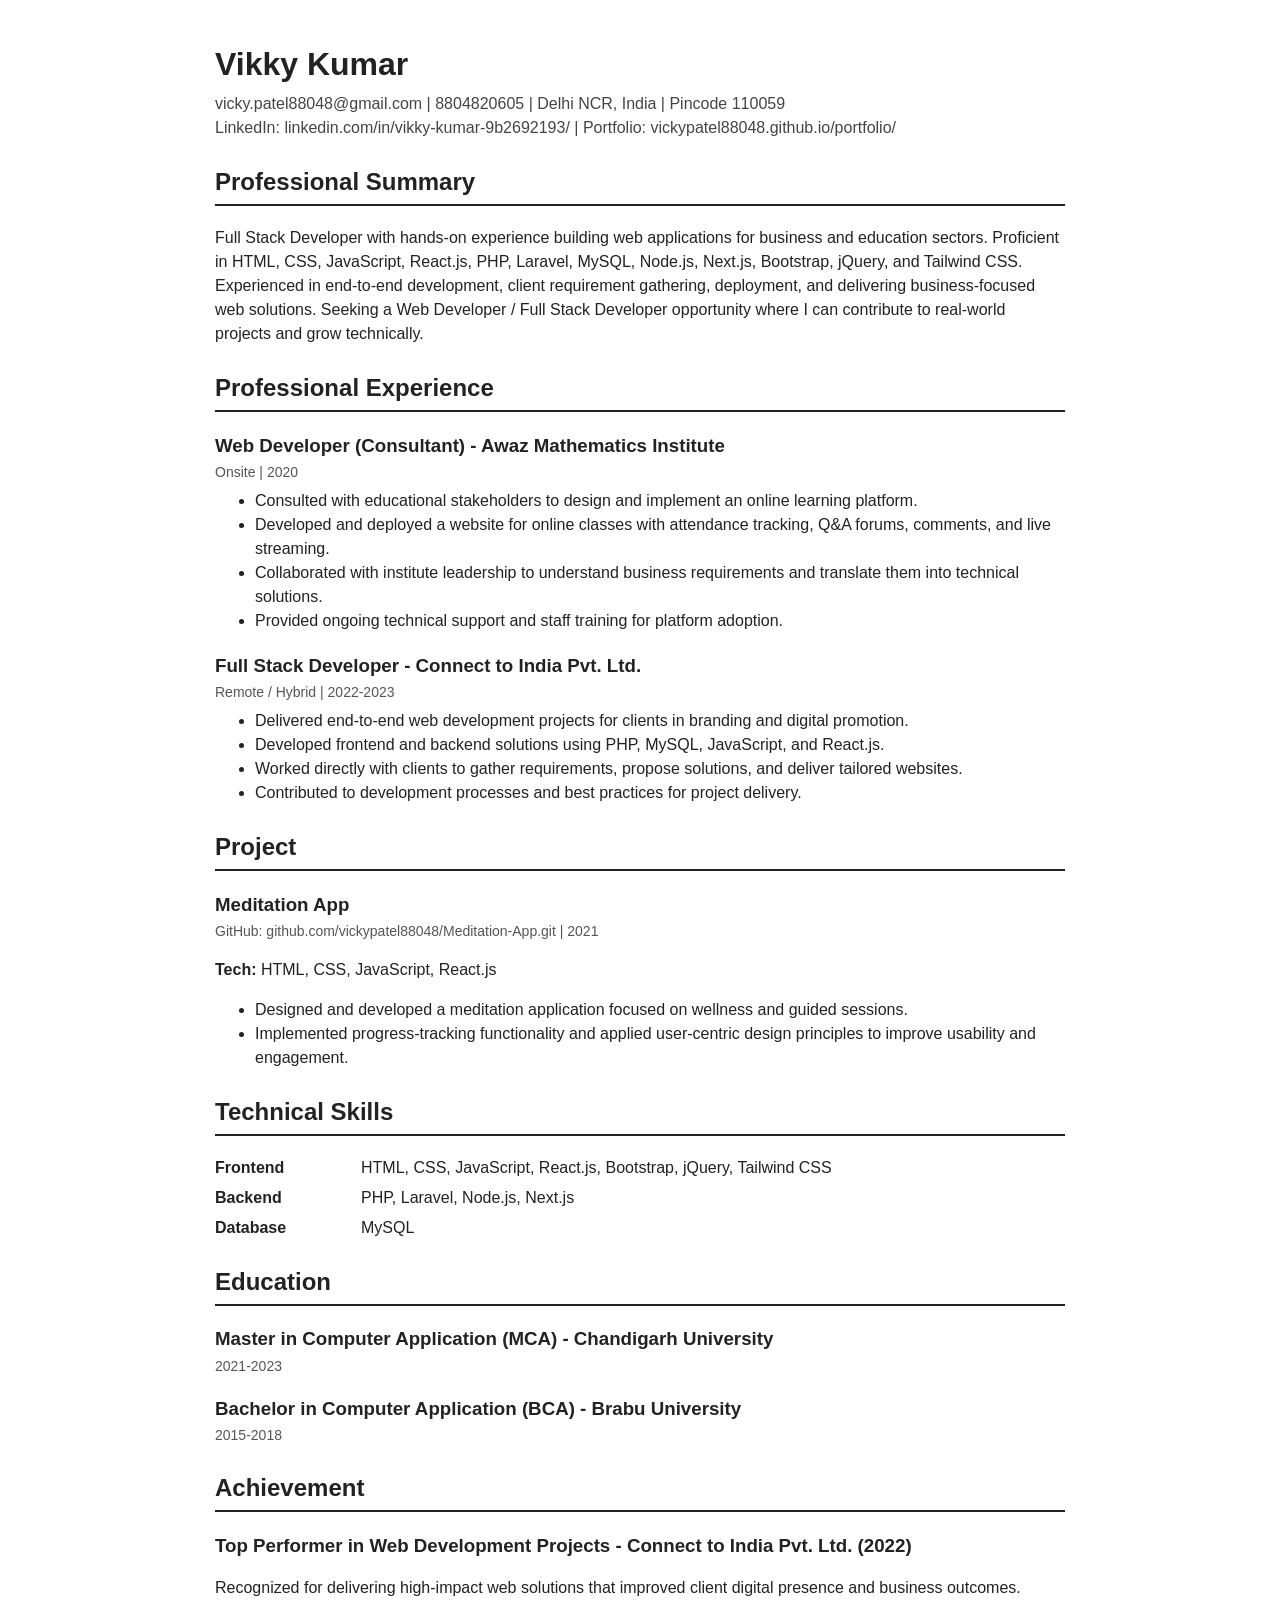
==== resume.html @ e7b57291 "Add updated professional resume" ====
<!DOCTYPE html>
<html lang="en">
<head>
<meta charset="UTF-8">
<meta name="viewport" content="width=device-width, initial-scale=1.0">
<title>Vikky Kumar - Resume</title>
<style>
body{font-family:Arial,Helvetica,sans-serif;max-width:850px;margin:40px auto;padding:0 24px;color:#222;line-height:1.5}h1{margin-bottom:4px}h2{border-bottom:2px solid #222;padding-bottom:4px;margin-top:24px}h3{margin-bottom:2px}.contact{color:#444}.job{margin-bottom:18px}.muted{color:#555;font-size:14px}ul{margin-top:6px}.skills{display:grid;grid-template-columns:140px 1fr;gap:6px}a{color:#333}@media(max-width:600px){body{margin:20px auto}.skills{grid-template-columns:1fr}}
</style>
</head>
<body>
<h1>Vikky Kumar</h1>
<div class="contact">vicky.patel88048@gmail.com | 8804820605 | Delhi NCR, India | Pincode 110059</div>
<div class="contact">LinkedIn: linkedin.com/in/vikky-kumar-9b2692193/ | Portfolio: vickypatel88048.github.io/portfolio/</div>

<h2>Professional Summary</h2>
<p>Full Stack Developer with hands-on experience building web applications for business and education sectors. Proficient in HTML, CSS, JavaScript, React.js, PHP, Laravel, MySQL, Node.js, Next.js, Bootstrap, jQuery, and Tailwind CSS. Experienced in end-to-end development, client requirement gathering, deployment, and delivering business-focused web solutions. Seeking a Web Developer / Full Stack Developer opportunity where I can contribute to real-world projects and grow technically.</p>

<h2>Professional Experience</h2>
<div class="job"><h3>Web Developer (Consultant) - Awaz Mathematics Institute</h3><div class="muted">Onsite | 2020</div><ul><li>Consulted with educational stakeholders to design and implement an online learning platform.</li><li>Developed and deployed a website for online classes with attendance tracking, Q&amp;A forums, comments, and live streaming.</li><li>Collaborated with institute leadership to understand business requirements and translate them into technical solutions.</li><li>Provided ongoing technical support and staff training for platform adoption.</li></ul></div>
<div class="job"><h3>Full Stack Developer - Connect to India Pvt. Ltd.</h3><div class="muted">Remote / Hybrid | 2022-2023</div><ul><li>Delivered end-to-end web development projects for clients in branding and digital promotion.</li><li>Developed frontend and backend solutions using PHP, MySQL, JavaScript, and React.js.</li><li>Worked directly with clients to gather requirements, propose solutions, and deliver tailored websites.</li><li>Contributed to development processes and best practices for project delivery.</li></ul></div>

<h2>Project</h2>
<h3>Meditation App</h3>
<div class="muted">GitHub: github.com/vickypatel88048/Meditation-App.git | 2021</div>
<p><strong>Tech:</strong> HTML, CSS, JavaScript, React.js</p>
<ul><li>Designed and developed a meditation application focused on wellness and guided sessions.</li><li>Implemented progress-tracking functionality and applied user-centric design principles to improve usability and engagement.</li></ul>

<h2>Technical Skills</h2>
<div class="skills"><strong>Frontend</strong><span>HTML, CSS, JavaScript, React.js, Bootstrap, jQuery, Tailwind CSS</span><strong>Backend</strong><span>PHP, Laravel, Node.js, Next.js</span><strong>Database</strong><span>MySQL</span></div>

<h2>Education</h2>
<h3>Master in Computer Application (MCA) - Chandigarh University</h3><div class="muted">2021-2023</div>
<h3>Bachelor in Computer Application (BCA) - Brabu University</h3><div class="muted">2015-2018</div>

<h2>Achievement</h2>
<h3>Top Performer in Web Development Projects - Connect to India Pvt. Ltd. (2022)</h3>
<p>Recognized for delivering high-impact web solutions that improved client digital presence and business outcomes.</p>
</body>
</html>
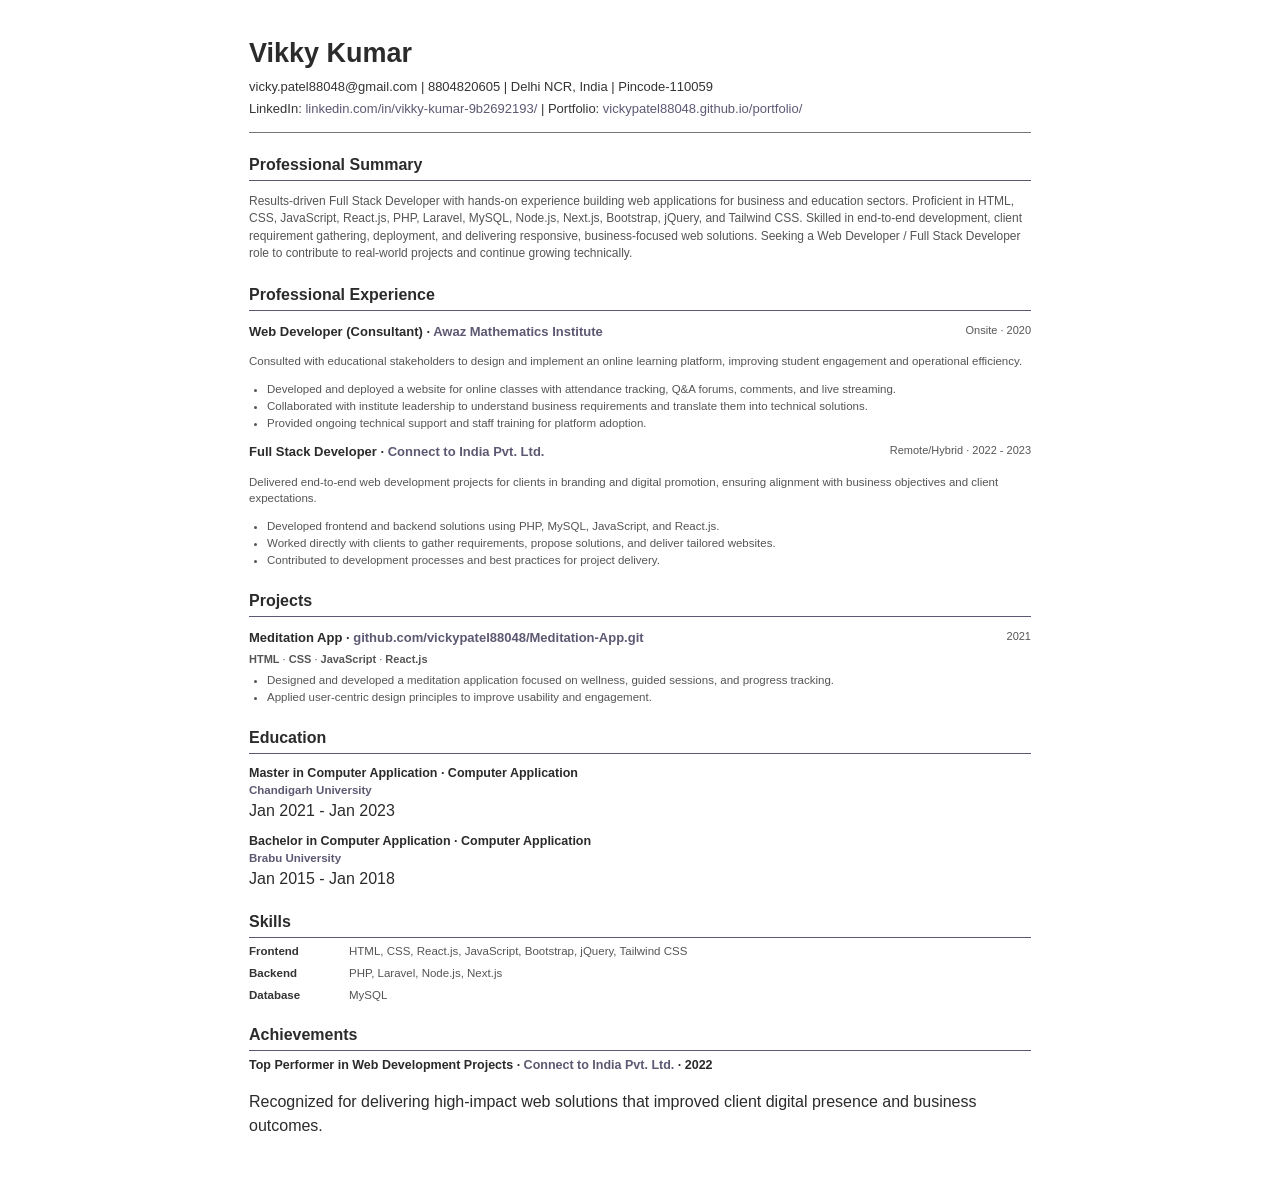
==== commit 2744fd4c: "Update resume HTML with latest professional resume content" ====
--- a/resume.html
+++ b/resume.html
@@ -3,38 +3,46 @@
 <head>
 <meta charset="UTF-8">
 <meta name="viewport" content="width=device-width, initial-scale=1.0">
-<title>Vikky Kumar - Resume</title>
+<title>Vikky Kumar - Full Stack Developer Resume</title>
 <style>
-body{font-family:Arial,Helvetica,sans-serif;max-width:850px;margin:40px auto;padding:0 24px;color:#222;line-height:1.5}h1{margin-bottom:4px}h2{border-bottom:2px solid #222;padding-bottom:4px;margin-top:24px}h3{margin-bottom:2px}.contact{color:#444}.job{margin-bottom:18px}.muted{color:#555;font-size:14px}ul{margin-top:6px}.skills{display:grid;grid-template-columns:140px 1fr;gap:6px}a{color:#333}@media(max-width:600px){body{margin:20px auto}.skills{grid-template-columns:1fr}}
+*{box-sizing:border-box}body{font-family:Arial,Helvetica,sans-serif;max-width:850px;margin:0 auto;padding:34px 34px;color:#2b2b2b;line-height:1.45}.header{border-bottom:1px solid #777;padding-bottom:10px}h1{margin:0 0 5px;font-size:27px}.contact{font-size:13px;margin:3px 0;color:#333}.contact a{color:#5e5873;text-decoration:none}.section{margin-top:20px}.section-title{font-size:16px;font-weight:700;margin:0 0 5px;padding-bottom:4px;border-bottom:1px solid #5e5873}.summary{font-size:12px;color:#555}.job{margin:12px 0}.job-head{display:flex;justify-content:space-between;gap:15px;align-items:flex-start}.job-title{font-weight:700;font-size:13px}.date{font-size:11px;color:#555;white-space:nowrap}.company{color:#5e5873}.job p,.job li,.project p,.project li,.education div,.achievement p{font-size:11.5px;color:#555}.job ul,.project ul{margin:5px 0 0;padding-left:18px}.project{margin:12px 0}.tech{font-size:11px;color:#555;margin:4px 0}.skills{display:grid;grid-template-columns:95px 1fr;gap:5px;font-size:11.5px;color:#555}.skill-label{font-weight:700;color:#333}.education-item{margin:10px 0}.degree{font-size:12.5px;font-weight:700}.university{font-size:11.5px;color:#5e5873;font-weight:700}.achievement-title{font-size:12.5px;font-weight:700}@media(max-width:600px){body{padding:20px}.job-head{display:block}.date{margin-top:2px}.skills{grid-template-columns:1fr;gap:1px}}
 </style>
 </head>
 <body>
+<div class="header">
 <h1>Vikky Kumar</h1>
-<div class="contact">vicky.patel88048@gmail.com | 8804820605 | Delhi NCR, India | Pincode 110059</div>
-<div class="contact">LinkedIn: linkedin.com/in/vikky-kumar-9b2692193/ | Portfolio: vickypatel88048.github.io/portfolio/</div>
+<div class="contact">vicky.patel88048@gmail.com | 8804820605 | Delhi NCR, India | Pincode-110059</div>
+<div class="contact">LinkedIn: <a href="https://www.linkedin.com/in/vikky-kumar-9b2692193/" target="_blank">linkedin.com/in/vikky-kumar-9b2692193/</a> | Portfolio: <a href="https://vickypatel88048.github.io/portfolio/" target="_blank">vickypatel88048.github.io/portfolio/</a></div>
+</div>
 
-<h2>Professional Summary</h2>
-<p>Full Stack Developer with hands-on experience building web applications for business and education sectors. Proficient in HTML, CSS, JavaScript, React.js, PHP, Laravel, MySQL, Node.js, Next.js, Bootstrap, jQuery, and Tailwind CSS. Experienced in end-to-end development, client requirement gathering, deployment, and delivering business-focused web solutions. Seeking a Web Developer / Full Stack Developer opportunity where I can contribute to real-world projects and grow technically.</p>
+<div class="section"><h2 class="section-title">Professional Summary</h2>
+<p class="summary">Results-driven Full Stack Developer with hands-on experience building web applications for business and education sectors. Proficient in HTML, CSS, JavaScript, React.js, PHP, Laravel, MySQL, Node.js, Next.js, Bootstrap, jQuery, and Tailwind CSS. Skilled in end-to-end development, client requirement gathering, deployment, and delivering responsive, business-focused web solutions. Seeking a Web Developer / Full Stack Developer role to contribute to real-world projects and continue growing technically.</p>
+</div>
 
-<h2>Professional Experience</h2>
-<div class="job"><h3>Web Developer (Consultant) - Awaz Mathematics Institute</h3><div class="muted">Onsite | 2020</div><ul><li>Consulted with educational stakeholders to design and implement an online learning platform.</li><li>Developed and deployed a website for online classes with attendance tracking, Q&amp;A forums, comments, and live streaming.</li><li>Collaborated with institute leadership to understand business requirements and translate them into technical solutions.</li><li>Provided ongoing technical support and staff training for platform adoption.</li></ul></div>
-<div class="job"><h3>Full Stack Developer - Connect to India Pvt. Ltd.</h3><div class="muted">Remote / Hybrid | 2022-2023</div><ul><li>Delivered end-to-end web development projects for clients in branding and digital promotion.</li><li>Developed frontend and backend solutions using PHP, MySQL, JavaScript, and React.js.</li><li>Worked directly with clients to gather requirements, propose solutions, and deliver tailored websites.</li><li>Contributed to development processes and best practices for project delivery.</li></ul></div>
+<div class="section"><h2 class="section-title">Professional Experience</h2>
+<div class="job"><div class="job-head"><div class="job-title">Web Developer (Consultant) · <span class="company">Awaz Mathematics Institute</span></div><div class="date">Onsite · 2020</div></div>
+<p>Consulted with educational stakeholders to design and implement an online learning platform, improving student engagement and operational efficiency.</p><ul><li>Developed and deployed a website for online classes with attendance tracking, Q&amp;A forums, comments, and live streaming.</li><li>Collaborated with institute leadership to understand business requirements and translate them into technical solutions.</li><li>Provided ongoing technical support and staff training for platform adoption.</li></ul></div>
 
-<h2>Project</h2>
-<h3>Meditation App</h3>
-<div class="muted">GitHub: github.com/vickypatel88048/Meditation-App.git | 2021</div>
-<p><strong>Tech:</strong> HTML, CSS, JavaScript, React.js</p>
-<ul><li>Designed and developed a meditation application focused on wellness and guided sessions.</li><li>Implemented progress-tracking functionality and applied user-centric design principles to improve usability and engagement.</li></ul>
+<div class="job"><div class="job-head"><div class="job-title">Full Stack Developer · <span class="company">Connect to India Pvt. Ltd.</span></div><div class="date">Remote/Hybrid · 2022 - 2023</div></div>
+<p>Delivered end-to-end web development projects for clients in branding and digital promotion, ensuring alignment with business objectives and client expectations.</p><ul><li>Developed frontend and backend solutions using PHP, MySQL, JavaScript, and React.js.</li><li>Worked directly with clients to gather requirements, propose solutions, and deliver tailored websites.</li><li>Contributed to development processes and best practices for project delivery.</li></ul></div>
+</div>
 
-<h2>Technical Skills</h2>
-<div class="skills"><strong>Frontend</strong><span>HTML, CSS, JavaScript, React.js, Bootstrap, jQuery, Tailwind CSS</span><strong>Backend</strong><span>PHP, Laravel, Node.js, Next.js</span><strong>Database</strong><span>MySQL</span></div>
+<div class="section"><h2 class="section-title">Projects</h2>
+<div class="project"><div class="job-head"><div class="job-title">Meditation App · <span class="company">github.com/vickypatel88048/Meditation-App.git</span></div><div class="date">2021</div></div><div class="tech"><strong>HTML</strong> · <strong>CSS</strong> · <strong>JavaScript</strong> · <strong>React.js</strong></div><ul><li>Designed and developed a meditation application focused on wellness, guided sessions, and progress tracking.</li><li>Applied user-centric design principles to improve usability and engagement.</li></ul></div>
+</div>
 
-<h2>Education</h2>
-<h3>Master in Computer Application (MCA) - Chandigarh University</h3><div class="muted">2021-2023</div>
-<h3>Bachelor in Computer Application (BCA) - Brabu University</h3><div class="muted">2015-2018</div>
+<div class="section"><h2 class="section-title">Education</h2>
+<div class="education-item"><div class="degree">Master in Computer Application · Computer Application</div><div class="university">Chandigarh University</div><div>Jan 2021 - Jan 2023</div></div>
+<div class="education-item"><div class="degree">Bachelor in Computer Application · Computer Application</div><div class="university">Brabu University</div><div>Jan 2015 - Jan 2018</div></div>
+</div>
 
-<h2>Achievement</h2>
-<h3>Top Performer in Web Development Projects - Connect to India Pvt. Ltd. (2022)</h3>
+<div class="section"><h2 class="section-title">Skills</h2>
+<div class="skills"><div class="skill-label">Frontend</div><div>HTML, CSS, React.js, JavaScript, Bootstrap, jQuery, Tailwind CSS</div><div class="skill-label">Backend</div><div>PHP, Laravel, Node.js, Next.js</div><div class="skill-label">Database</div><div>MySQL</div></div>
+</div>
+
+<div class="section"><h2 class="section-title">Achievements</h2>
+<div class="achievement-title">Top Performer in Web Development Projects · <span class="company">Connect to India Pvt. Ltd.</span> · 2022</div>
 <p>Recognized for delivering high-impact web solutions that improved client digital presence and business outcomes.</p>
+</div>
 </body>
 </html>
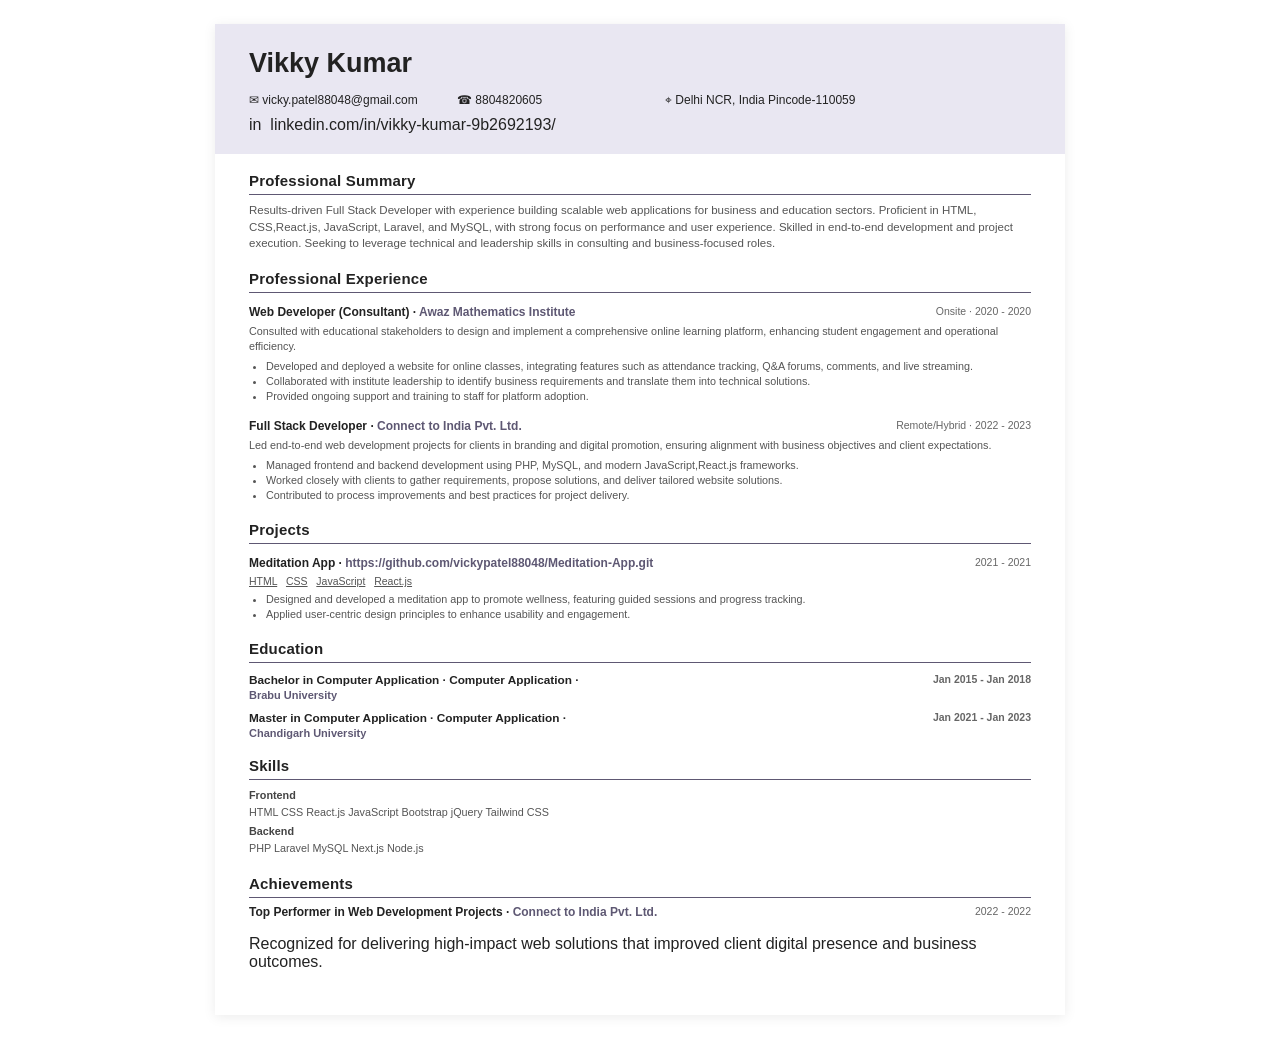
==== commit 0d5404bc: "Update resume HTML to exactly match uploaded resume" ====
--- a/resume.html
+++ b/resume.html
@@ -3,46 +3,54 @@
 <head>
 <meta charset="UTF-8">
 <meta name="viewport" content="width=device-width, initial-scale=1.0">
-<title>Vikky Kumar - Full Stack Developer Resume</title>
+<title>Vikky Kumar - Resume</title>
 <style>
-*{box-sizing:border-box}body{font-family:Arial,Helvetica,sans-serif;max-width:850px;margin:0 auto;padding:34px 34px;color:#2b2b2b;line-height:1.45}.header{border-bottom:1px solid #777;padding-bottom:10px}h1{margin:0 0 5px;font-size:27px}.contact{font-size:13px;margin:3px 0;color:#333}.contact a{color:#5e5873;text-decoration:none}.section{margin-top:20px}.section-title{font-size:16px;font-weight:700;margin:0 0 5px;padding-bottom:4px;border-bottom:1px solid #5e5873}.summary{font-size:12px;color:#555}.job{margin:12px 0}.job-head{display:flex;justify-content:space-between;gap:15px;align-items:flex-start}.job-title{font-weight:700;font-size:13px}.date{font-size:11px;color:#555;white-space:nowrap}.company{color:#5e5873}.job p,.job li,.project p,.project li,.education div,.achievement p{font-size:11.5px;color:#555}.job ul,.project ul{margin:5px 0 0;padding-left:18px}.project{margin:12px 0}.tech{font-size:11px;color:#555;margin:4px 0}.skills{display:grid;grid-template-columns:95px 1fr;gap:5px;font-size:11.5px;color:#555}.skill-label{font-weight:700;color:#333}.education-item{margin:10px 0}.degree{font-size:12.5px;font-weight:700}.university{font-size:11.5px;color:#5e5873;font-weight:700}.achievement-title{font-size:12.5px;font-weight:700}@media(max-width:600px){body{padding:20px}.job-head{display:block}.date{margin-top:2px}.skills{grid-template-columns:1fr;gap:1px}}
+*{box-sizing:border-box}body{margin:0;background:#fff;font-family:Arial,Helvetica,sans-serif;color:#222}.resume{max-width:850px;margin:24px auto;background:#fff;box-shadow:0 2px 12px rgba(0,0,0,.08)}.header{background:#e9e7f2;padding:24px 34px 20px}.header h1{margin:0 0 12px;font-size:27px;font-weight:700}.contact-row{display:flex;gap:28px;flex-wrap:wrap;font-size:12px;line-height:1.5}.contact-row div{min-width:180px}.linkedin{margin-top:7px}.linkedin a,.link{color:#222;text-decoration:none}.content{padding:0 34px 28px}.section{margin-top:18px}.section-title{font-size:15px;font-weight:700;margin:0 0 7px;padding-bottom:5px;border-bottom:1px solid #5e5873;letter-spacing:.2px}.summary{font-size:11.5px;line-height:1.45;color:#555;margin:0}.job{margin:12px 0 16px}.job-head,.project-head,.achievement-head{display:flex;justify-content:space-between;gap:18px;align-items:flex-start}.job-title,.project-title,.achievement-title{font-size:12px;font-weight:700}.company{color:#5e5873}.date{font-size:10.5px;color:#666;white-space:nowrap}.job p,.job li,.project li,.achievement p{font-size:10.8px;line-height:1.38;color:#555}.job p{margin:5px 0}.job ul,.project ul{margin:4px 0 0;padding-left:17px}.project{margin:12px 0}.tech{font-size:10.5px;color:#555;margin:5px 0}.education-item{margin:10px 0}.degree{font-size:11.8px;font-weight:700}.university{font-size:11px;color:#5e5873;font-weight:700;margin-top:2px}.education-date{font-size:10.5px;color:#666;float:right}.skills{font-size:10.8px;color:#555;line-height:1.55}.skill-label{font-weight:700;color:#444;margin-top:3px}.achievement p{margin:5px 0}.section:last-child{margin-bottom:4px}@media(max-width:650px){.resume{margin:0;box-shadow:none}.header,.content{padding-left:20px;padding-right:20px}.contact-row{gap:8px}.job-head,.project-head,.achievement-head{display:block}.date{margin-top:2px}.education-date{float:none;display:block}}
 </style>
 </head>
 <body>
+<div class="resume">
 <div class="header">
 <h1>Vikky Kumar</h1>
-<div class="contact">vicky.patel88048@gmail.com | 8804820605 | Delhi NCR, India | Pincode-110059</div>
-<div class="contact">LinkedIn: <a href="https://www.linkedin.com/in/vikky-kumar-9b2692193/" target="_blank">linkedin.com/in/vikky-kumar-9b2692193/</a> | Portfolio: <a href="https://vickypatel88048.github.io/portfolio/" target="_blank">vickypatel88048.github.io/portfolio/</a></div>
+<div class="contact-row">
+<div>✉ vicky.patel88048@gmail.com</div><div>☎ 8804820605</div><div>⌖ Delhi NCR, India Pincode-110059</div>
 </div>
+<div class="linkedin">in&nbsp; <a href="https://www.linkedin.com/in/vikky-kumar-9b2692193/" target="_blank">linkedin.com/in/vikky-kumar-9b2692193/</a></div>
+</div>
+<div class="content">
 
 <div class="section"><h2 class="section-title">Professional Summary</h2>
-<p class="summary">Results-driven Full Stack Developer with hands-on experience building web applications for business and education sectors. Proficient in HTML, CSS, JavaScript, React.js, PHP, Laravel, MySQL, Node.js, Next.js, Bootstrap, jQuery, and Tailwind CSS. Skilled in end-to-end development, client requirement gathering, deployment, and delivering responsive, business-focused web solutions. Seeking a Web Developer / Full Stack Developer role to contribute to real-world projects and continue growing technically.</p>
-</div>
+<p class="summary">Results-driven Full Stack Developer with experience building scalable web applications for business and education sectors. Proficient in HTML, CSS,React.js, JavaScript, Laravel, and MySQL, with strong focus on performance and user experience. Skilled in end-to-end development and project execution. Seeking to leverage technical and leadership skills in consulting and business-focused roles.</p></div>
 
 <div class="section"><h2 class="section-title">Professional Experience</h2>
-<div class="job"><div class="job-head"><div class="job-title">Web Developer (Consultant) · <span class="company">Awaz Mathematics Institute</span></div><div class="date">Onsite · 2020</div></div>
-<p>Consulted with educational stakeholders to design and implement an online learning platform, improving student engagement and operational efficiency.</p><ul><li>Developed and deployed a website for online classes with attendance tracking, Q&amp;A forums, comments, and live streaming.</li><li>Collaborated with institute leadership to understand business requirements and translate them into technical solutions.</li><li>Provided ongoing technical support and staff training for platform adoption.</li></ul></div>
+<div class="job"><div class="job-head"><div class="job-title">Web Developer (Consultant) · <span class="company">Awaz Mathematics Institute</span></div><div class="date">Onsite · 2020 - 2020</div></div>
+<p>Consulted with educational stakeholders to design and implement a comprehensive online learning platform, enhancing student engagement and operational efficiency.</p>
+<ul><li>Developed and deployed a website for online classes, integrating features such as attendance tracking, Q&amp;A forums, comments, and live streaming.</li><li>Collaborated with institute leadership to identify business requirements and translate them into technical solutions.</li><li>Provided ongoing support and training to staff for platform adoption.</li></ul></div>
 
 <div class="job"><div class="job-head"><div class="job-title">Full Stack Developer · <span class="company">Connect to India Pvt. Ltd.</span></div><div class="date">Remote/Hybrid · 2022 - 2023</div></div>
-<p>Delivered end-to-end web development projects for clients in branding and digital promotion, ensuring alignment with business objectives and client expectations.</p><ul><li>Developed frontend and backend solutions using PHP, MySQL, JavaScript, and React.js.</li><li>Worked directly with clients to gather requirements, propose solutions, and deliver tailored websites.</li><li>Contributed to development processes and best practices for project delivery.</li></ul></div>
+<p>Led end-to-end web development projects for clients in branding and digital promotion, ensuring alignment with business objectives and client expectations.</p>
+<ul><li>Managed frontend and backend development using PHP, MySQL, and modern JavaScript,React.js frameworks.</li><li>Worked closely with clients to gather requirements, propose solutions, and deliver tailored website solutions.</li><li>Contributed to process improvements and best practices for project delivery.</li></ul></div>
 </div>
 
 <div class="section"><h2 class="section-title">Projects</h2>
-<div class="project"><div class="job-head"><div class="job-title">Meditation App · <span class="company">github.com/vickypatel88048/Meditation-App.git</span></div><div class="date">2021</div></div><div class="tech"><strong>HTML</strong> · <strong>CSS</strong> · <strong>JavaScript</strong> · <strong>React.js</strong></div><ul><li>Designed and developed a meditation application focused on wellness, guided sessions, and progress tracking.</li><li>Applied user-centric design principles to improve usability and engagement.</li></ul></div>
-</div>
+<div class="project"><div class="project-head"><div class="project-title">Meditation App · <span class="company">https://github.com/vickypatel88048/Meditation-App.git</span></div><div class="date">2021 - 2021</div></div>
+<div class="tech"><u>HTML</u>&nbsp;&nbsp; <u>CSS</u>&nbsp;&nbsp; <u>JavaScript</u>&nbsp;&nbsp; <u>React.js</u></div>
+<ul><li>Designed and developed a meditation app to promote wellness, featuring guided sessions and progress tracking.</li><li>Applied user-centric design principles to enhance usability and engagement.</li></ul></div></div>
 
 <div class="section"><h2 class="section-title">Education</h2>
-<div class="education-item"><div class="degree">Master in Computer Application · Computer Application</div><div class="university">Chandigarh University</div><div>Jan 2021 - Jan 2023</div></div>
-<div class="education-item"><div class="degree">Bachelor in Computer Application · Computer Application</div><div class="university">Brabu University</div><div>Jan 2015 - Jan 2018</div></div>
+<div class="education-item"><div class="degree">Bachelor in Computer Application · Computer Application · <span class="education-date">Jan 2015 - Jan 2018</span></div><div class="university">Brabu University</div></div>
+<div class="education-item"><div class="degree">Master in Computer Application · Computer Application · <span class="education-date">Jan 2021 - Jan 2023</span></div><div class="university">Chandigarh University</div></div>
 </div>
 
 <div class="section"><h2 class="section-title">Skills</h2>
-<div class="skills"><div class="skill-label">Frontend</div><div>HTML, CSS, React.js, JavaScript, Bootstrap, jQuery, Tailwind CSS</div><div class="skill-label">Backend</div><div>PHP, Laravel, Node.js, Next.js</div><div class="skill-label">Database</div><div>MySQL</div></div>
+<div class="skills"><div class="skill-label">Frontend</div><div>HTML CSS React.js JavaScript Bootstrap jQuery Tailwind CSS</div><div class="skill-label">Backend</div><div>PHP Laravel MySQL Next.js Node.js</div></div>
 </div>
 
 <div class="section"><h2 class="section-title">Achievements</h2>
-<div class="achievement-title">Top Performer in Web Development Projects · <span class="company">Connect to India Pvt. Ltd.</span> · 2022</div>
+<div class="achievement-head"><div class="achievement-title">Top Performer in Web Development Projects · <span class="company">Connect to India Pvt. Ltd.</span></div><div class="date">2022 - 2022</div></div>
 <p>Recognized for delivering high-impact web solutions that improved client digital presence and business outcomes.</p>
 </div>
+
+</div></div>
 </body>
 </html>
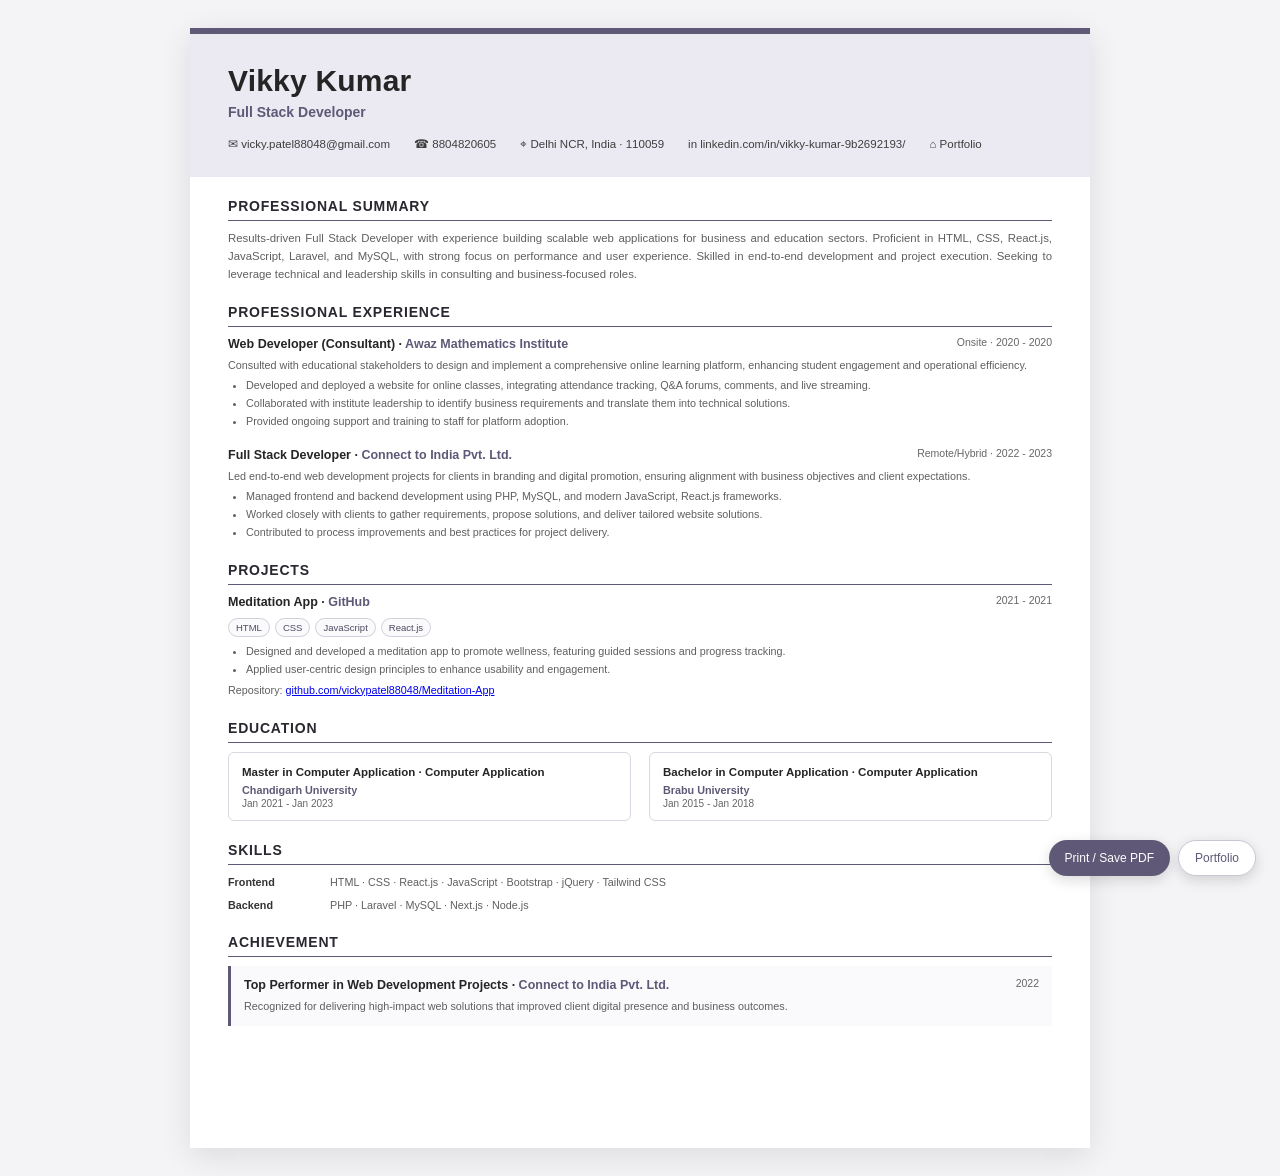
==== commit ac4e3565: "Redesign resume page for clean professional layout and proper links" ====
--- a/resume.html
+++ b/resume.html
@@ -3,54 +3,99 @@
 <head>
 <meta charset="UTF-8">
 <meta name="viewport" content="width=device-width, initial-scale=1.0">
-<title>Vikky Kumar - Resume</title>
+<meta name="description" content="Vikky Kumar - Full Stack Developer Resume">
+<title>Vikky Kumar | Full Stack Developer Resume</title>
 <style>
-*{box-sizing:border-box}body{margin:0;background:#fff;font-family:Arial,Helvetica,sans-serif;color:#222}.resume{max-width:850px;margin:24px auto;background:#fff;box-shadow:0 2px 12px rgba(0,0,0,.08)}.header{background:#e9e7f2;padding:24px 34px 20px}.header h1{margin:0 0 12px;font-size:27px;font-weight:700}.contact-row{display:flex;gap:28px;flex-wrap:wrap;font-size:12px;line-height:1.5}.contact-row div{min-width:180px}.linkedin{margin-top:7px}.linkedin a,.link{color:#222;text-decoration:none}.content{padding:0 34px 28px}.section{margin-top:18px}.section-title{font-size:15px;font-weight:700;margin:0 0 7px;padding-bottom:5px;border-bottom:1px solid #5e5873;letter-spacing:.2px}.summary{font-size:11.5px;line-height:1.45;color:#555;margin:0}.job{margin:12px 0 16px}.job-head,.project-head,.achievement-head{display:flex;justify-content:space-between;gap:18px;align-items:flex-start}.job-title,.project-title,.achievement-title{font-size:12px;font-weight:700}.company{color:#5e5873}.date{font-size:10.5px;color:#666;white-space:nowrap}.job p,.job li,.project li,.achievement p{font-size:10.8px;line-height:1.38;color:#555}.job p{margin:5px 0}.job ul,.project ul{margin:4px 0 0;padding-left:17px}.project{margin:12px 0}.tech{font-size:10.5px;color:#555;margin:5px 0}.education-item{margin:10px 0}.degree{font-size:11.8px;font-weight:700}.university{font-size:11px;color:#5e5873;font-weight:700;margin-top:2px}.education-date{font-size:10.5px;color:#666;float:right}.skills{font-size:10.8px;color:#555;line-height:1.55}.skill-label{font-weight:700;color:#444;margin-top:3px}.achievement p{margin:5px 0}.section:last-child{margin-bottom:4px}@media(max-width:650px){.resume{margin:0;box-shadow:none}.header,.content{padding-left:20px;padding-right:20px}.contact-row{gap:8px}.job-head,.project-head,.achievement-head{display:block}.date{margin-top:2px}.education-date{float:none;display:block}}
+:root{--accent:#5f5876;--accent-light:#ebe9f2;--text:#252525;--muted:#5f5f5f;--line:#d9d7df}
+*{box-sizing:border-box}
+html{scroll-behavior:smooth}
+body{margin:0;background:#f4f4f6;color:var(--text);font-family:Arial,Helvetica,sans-serif;-webkit-font-smoothing:antialiased}
+.page{width:min(900px,100%);margin:28px auto;background:#fff;box-shadow:0 8px 30px rgba(0,0,0,.10);min-height:1120px}
+.header{background:var(--accent-light);padding:30px 38px 24px;border-top:6px solid var(--accent)}
+h1{font-size:30px;line-height:1.1;margin:0 0 7px;letter-spacing:.2px}
+.role{font-size:14px;font-weight:700;color:var(--accent);margin-bottom:16px}
+.contact{display:flex;flex-wrap:wrap;gap:7px 24px;font-size:11.5px;line-height:1.5;color:#3e3e3e}
+.contact a{color:#3e3e3e;text-decoration:none}.contact a:hover{text-decoration:underline}
+.content{padding:0 38px 34px}
+.section{margin-top:21px}.title{font-size:14px;text-transform:uppercase;letter-spacing:.8px;font-weight:700;margin:0 0 9px;padding-bottom:6px;border-bottom:1.5px solid var(--accent);color:#29272f}
+.summary{font-size:11.4px;line-height:1.55;color:var(--muted);margin:0;text-align:justify}
+.job,.project{margin:0 0 17px}.head{display:flex;justify-content:space-between;gap:20px;align-items:flex-start}.job-title,.project-title{font-size:12.5px;font-weight:700;line-height:1.35}.company{color:var(--accent)}.date{font-size:10.5px;color:#666;white-space:nowrap;text-align:right}
+.desc,.job li,.project li,.achievement p{font-size:10.8px;line-height:1.48;color:var(--muted)}.desc{margin:5px 0 3px}.job ul,.project ul{margin:4px 0 0;padding-left:18px}.job li,.project li{margin:2px 0}
+.tech{display:flex;flex-wrap:wrap;gap:5px;margin:7px 0}.tag{font-size:9.5px;padding:3px 7px;border:1px solid #d2cfda;border-radius:10px;color:#4d4960;background:#faf9fc}
+.education{display:grid;grid-template-columns:1fr 1fr;gap:18px}.edu{padding:11px 13px;border:1px solid var(--line);border-radius:6px}.degree{font-size:11.5px;font-weight:700;line-height:1.4}.uni{font-size:10.8px;color:var(--accent);font-weight:700;margin:4px 0 2px}.edu-date{font-size:10px;color:#666}
+.skills{display:grid;grid-template-columns:90px 1fr;gap:7px 12px;font-size:10.8px;line-height:1.5;color:var(--muted)}.skill-label{font-weight:700;color:#333}
+.achievement{padding:11px 13px;border-left:3px solid var(--accent);background:#faf9fc}.achievement p{margin:5px 0 0}
+.actions{position:fixed;right:24px;bottom:24px;display:flex;gap:8px}.btn{border:0;border-radius:22px;padding:10px 16px;background:var(--accent);color:#fff;text-decoration:none;font-size:12px;cursor:pointer;box-shadow:0 4px 14px rgba(0,0,0,.15)}.btn.secondary{background:#fff;color:var(--accent);border:1px solid #c9c5d3}
+@media(max-width:700px){body{background:#fff}.page{margin:0;box-shadow:none;min-height:0}.header{padding:25px 22px 20px}.content{padding:0 22px 30px}.head{display:block}.date{text-align:left;margin-top:3px}.education{grid-template-columns:1fr}.contact{gap:5px 14px}.summary{text-align:left}.actions{right:14px;bottom:14px}}
+@media print{body{background:#fff}.page{width:100%;margin:0;box-shadow:none}.actions{display:none}.header{print-color-adjust:exact;-webkit-print-color-adjust:exact}.tag,.achievement,.edu{print-color-adjust:exact;-webkit-print-color-adjust:exact}}
 </style>
 </head>
 <body>
-<div class="resume">
-<div class="header">
+<main class="page">
+<header class="header">
 <h1>Vikky Kumar</h1>
-<div class="contact-row">
-<div>✉ vicky.patel88048@gmail.com</div><div>☎ 8804820605</div><div>⌖ Delhi NCR, India Pincode-110059</div>
+<div class="role">Full Stack Developer</div>
+<div class="contact">
+<span>✉ <a href="mailto:vicky.patel88048@gmail.com">vicky.patel88048@gmail.com</a></span>
+<span>☎ <a href="tel:+918804820605">8804820605</a></span>
+<span>⌖ Delhi NCR, India · 110059</span>
+<span>in <a href="https://www.linkedin.com/in/vikky-kumar-9b2692193/" target="_blank" rel="noopener">linkedin.com/in/vikky-kumar-9b2692193/</a></span>
+<span>⌂ <a href="https://vickypatel88048.github.io/portfolio/" target="_blank" rel="noopener">Portfolio</a></span>
 </div>
-<div class="linkedin">in&nbsp; <a href="https://www.linkedin.com/in/vikky-kumar-9b2692193/" target="_blank">linkedin.com/in/vikky-kumar-9b2692193/</a></div>
+</header>
+
+<div class="content">
+<section class="section">
+<h2 class="title">Professional Summary</h2>
+<p class="summary">Results-driven Full Stack Developer with experience building scalable web applications for business and education sectors. Proficient in HTML, CSS, React.js, JavaScript, Laravel, and MySQL, with strong focus on performance and user experience. Skilled in end-to-end development and project execution. Seeking to leverage technical and leadership skills in consulting and business-focused roles.</p>
+</section>
+
+<section class="section">
+<h2 class="title">Professional Experience</h2>
+<article class="job">
+<div class="head"><div class="job-title">Web Developer (Consultant) · <span class="company">Awaz Mathematics Institute</span></div><div class="date">Onsite · 2020 - 2020</div></div>
+<p class="desc">Consulted with educational stakeholders to design and implement a comprehensive online learning platform, enhancing student engagement and operational efficiency.</p>
+<ul><li>Developed and deployed a website for online classes, integrating attendance tracking, Q&amp;A forums, comments, and live streaming.</li><li>Collaborated with institute leadership to identify business requirements and translate them into technical solutions.</li><li>Provided ongoing support and training to staff for platform adoption.</li></ul>
+</article>
+<article class="job">
+<div class="head"><div class="job-title">Full Stack Developer · <span class="company">Connect to India Pvt. Ltd.</span></div><div class="date">Remote/Hybrid · 2022 - 2023</div></div>
+<p class="desc">Led end-to-end web development projects for clients in branding and digital promotion, ensuring alignment with business objectives and client expectations.</p>
+<ul><li>Managed frontend and backend development using PHP, MySQL, and modern JavaScript, React.js frameworks.</li><li>Worked closely with clients to gather requirements, propose solutions, and deliver tailored website solutions.</li><li>Contributed to process improvements and best practices for project delivery.</li></ul>
+</article>
+</section>
+
+<section class="section">
+<h2 class="title">Projects</h2>
+<article class="project">
+<div class="head"><div class="project-title">Meditation App · <span class="company">GitHub</span></div><div class="date">2021 - 2021</div></div>
+<div class="tech"><span class="tag">HTML</span><span class="tag">CSS</span><span class="tag">JavaScript</span><span class="tag">React.js</span></div>
+<ul><li>Designed and developed a meditation app to promote wellness, featuring guided sessions and progress tracking.</li><li>Applied user-centric design principles to enhance usability and engagement.</li></ul>
+<div class="desc">Repository: <a href="https://github.com/vickypatel88048/Meditation-App" target="_blank" rel="noopener">github.com/vickypatel88048/Meditation-App</a></div>
+</article>
+</section>
+
+<section class="section">
+<h2 class="title">Education</h2>
+<div class="education">
+<div class="edu"><div class="degree">Master in Computer Application · Computer Application</div><div class="uni">Chandigarh University</div><div class="edu-date">Jan 2021 - Jan 2023</div></div>
+<div class="edu"><div class="degree">Bachelor in Computer Application · Computer Application</div><div class="uni">Brabu University</div><div class="edu-date">Jan 2015 - Jan 2018</div></div>
 </div>
-<div class="content">
+</section>
 
-<div class="section"><h2 class="section-title">Professional Summary</h2>
-<p class="summary">Results-driven Full Stack Developer with experience building scalable web applications for business and education sectors. Proficient in HTML, CSS,React.js, JavaScript, Laravel, and MySQL, with strong focus on performance and user experience. Skilled in end-to-end development and project execution. Seeking to leverage technical and leadership skills in consulting and business-focused roles.</p></div>
+<section class="section">
+<h2 class="title">Skills</h2>
+<div class="skills">
+<div class="skill-label">Frontend</div><div>HTML · CSS · React.js · JavaScript · Bootstrap · jQuery · Tailwind CSS</div>
+<div class="skill-label">Backend</div><div>PHP · Laravel · MySQL · Next.js · Node.js</div>
+</div>
+</section>
 
-<div class="section"><h2 class="section-title">Professional Experience</h2>
-<div class="job"><div class="job-head"><div class="job-title">Web Developer (Consultant) · <span class="company">Awaz Mathematics Institute</span></div><div class="date">Onsite · 2020 - 2020</div></div>
-<p>Consulted with educational stakeholders to design and implement a comprehensive online learning platform, enhancing student engagement and operational efficiency.</p>
-<ul><li>Developed and deployed a website for online classes, integrating features such as attendance tracking, Q&amp;A forums, comments, and live streaming.</li><li>Collaborated with institute leadership to identify business requirements and translate them into technical solutions.</li><li>Provided ongoing support and training to staff for platform adoption.</li></ul></div>
-
-<div class="job"><div class="job-head"><div class="job-title">Full Stack Developer · <span class="company">Connect to India Pvt. Ltd.</span></div><div class="date">Remote/Hybrid · 2022 - 2023</div></div>
-<p>Led end-to-end web development projects for clients in branding and digital promotion, ensuring alignment with business objectives and client expectations.</p>
-<ul><li>Managed frontend and backend development using PHP, MySQL, and modern JavaScript,React.js frameworks.</li><li>Worked closely with clients to gather requirements, propose solutions, and deliver tailored website solutions.</li><li>Contributed to process improvements and best practices for project delivery.</li></ul></div>
+<section class="section">
+<h2 class="title">Achievement</h2>
+<div class="achievement"><div class="head"><div class="job-title">Top Performer in Web Development Projects · <span class="company">Connect to India Pvt. Ltd.</span></div><div class="date">2022</div></div><p>Recognized for delivering high-impact web solutions that improved client digital presence and business outcomes.</p></div>
+</section>
 </div>
-
-<div class="section"><h2 class="section-title">Projects</h2>
-<div class="project"><div class="project-head"><div class="project-title">Meditation App · <span class="company">https://github.com/vickypatel88048/Meditation-App.git</span></div><div class="date">2021 - 2021</div></div>
-<div class="tech"><u>HTML</u>&nbsp;&nbsp; <u>CSS</u>&nbsp;&nbsp; <u>JavaScript</u>&nbsp;&nbsp; <u>React.js</u></div>
-<ul><li>Designed and developed a meditation app to promote wellness, featuring guided sessions and progress tracking.</li><li>Applied user-centric design principles to enhance usability and engagement.</li></ul></div></div>
-
-<div class="section"><h2 class="section-title">Education</h2>
-<div class="education-item"><div class="degree">Bachelor in Computer Application · Computer Application · <span class="education-date">Jan 2015 - Jan 2018</span></div><div class="university">Brabu University</div></div>
-<div class="education-item"><div class="degree">Master in Computer Application · Computer Application · <span class="education-date">Jan 2021 - Jan 2023</span></div><div class="university">Chandigarh University</div></div>
-</div>
-
-<div class="section"><h2 class="section-title">Skills</h2>
-<div class="skills"><div class="skill-label">Frontend</div><div>HTML CSS React.js JavaScript Bootstrap jQuery Tailwind CSS</div><div class="skill-label">Backend</div><div>PHP Laravel MySQL Next.js Node.js</div></div>
-</div>
-
-<div class="section"><h2 class="section-title">Achievements</h2>
-<div class="achievement-head"><div class="achievement-title">Top Performer in Web Development Projects · <span class="company">Connect to India Pvt. Ltd.</span></div><div class="date">2022 - 2022</div></div>
-<p>Recognized for delivering high-impact web solutions that improved client digital presence and business outcomes.</p>
-</div>
-
-</div></div>
+</main>
+<div class="actions"><button class="btn" onclick="window.print()">Print / Save PDF</button><a class="btn secondary" href="https://vickypatel88048.github.io/portfolio/">Portfolio</a></div>
 </body>
 </html>
